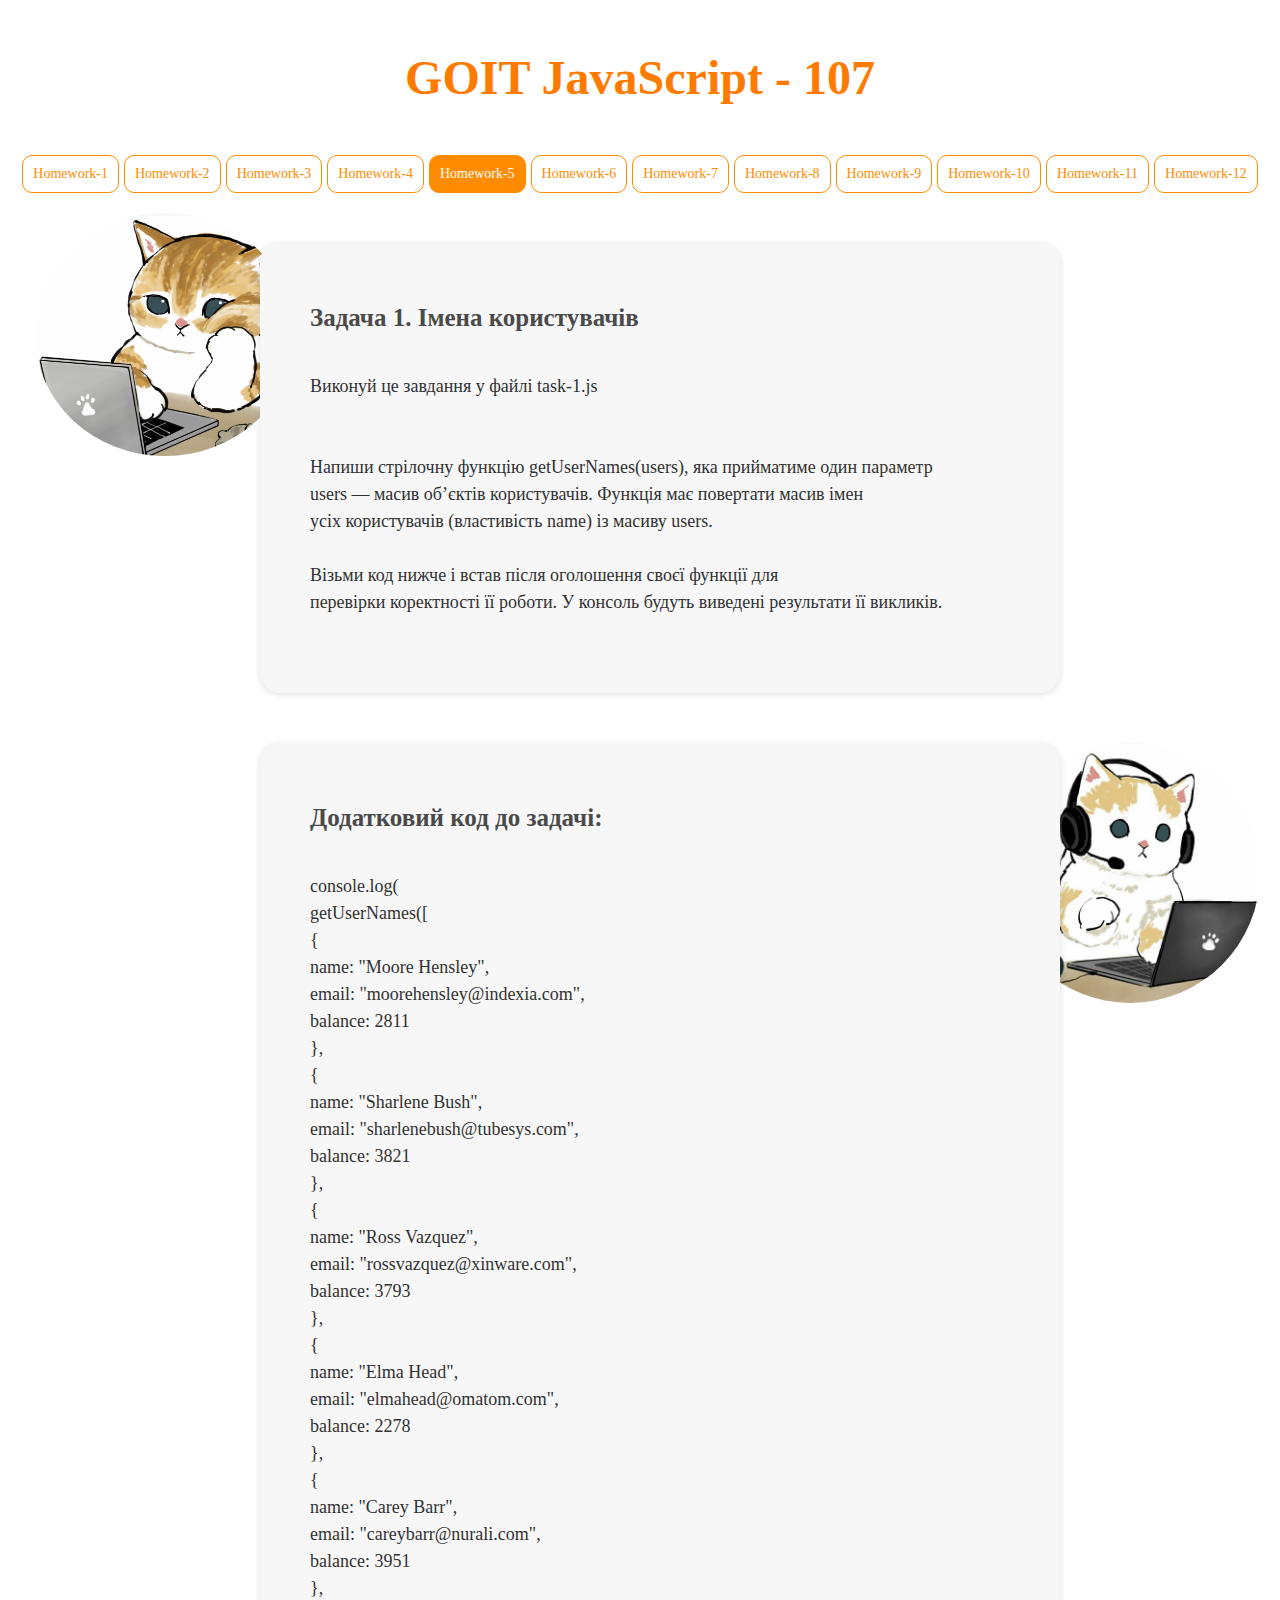
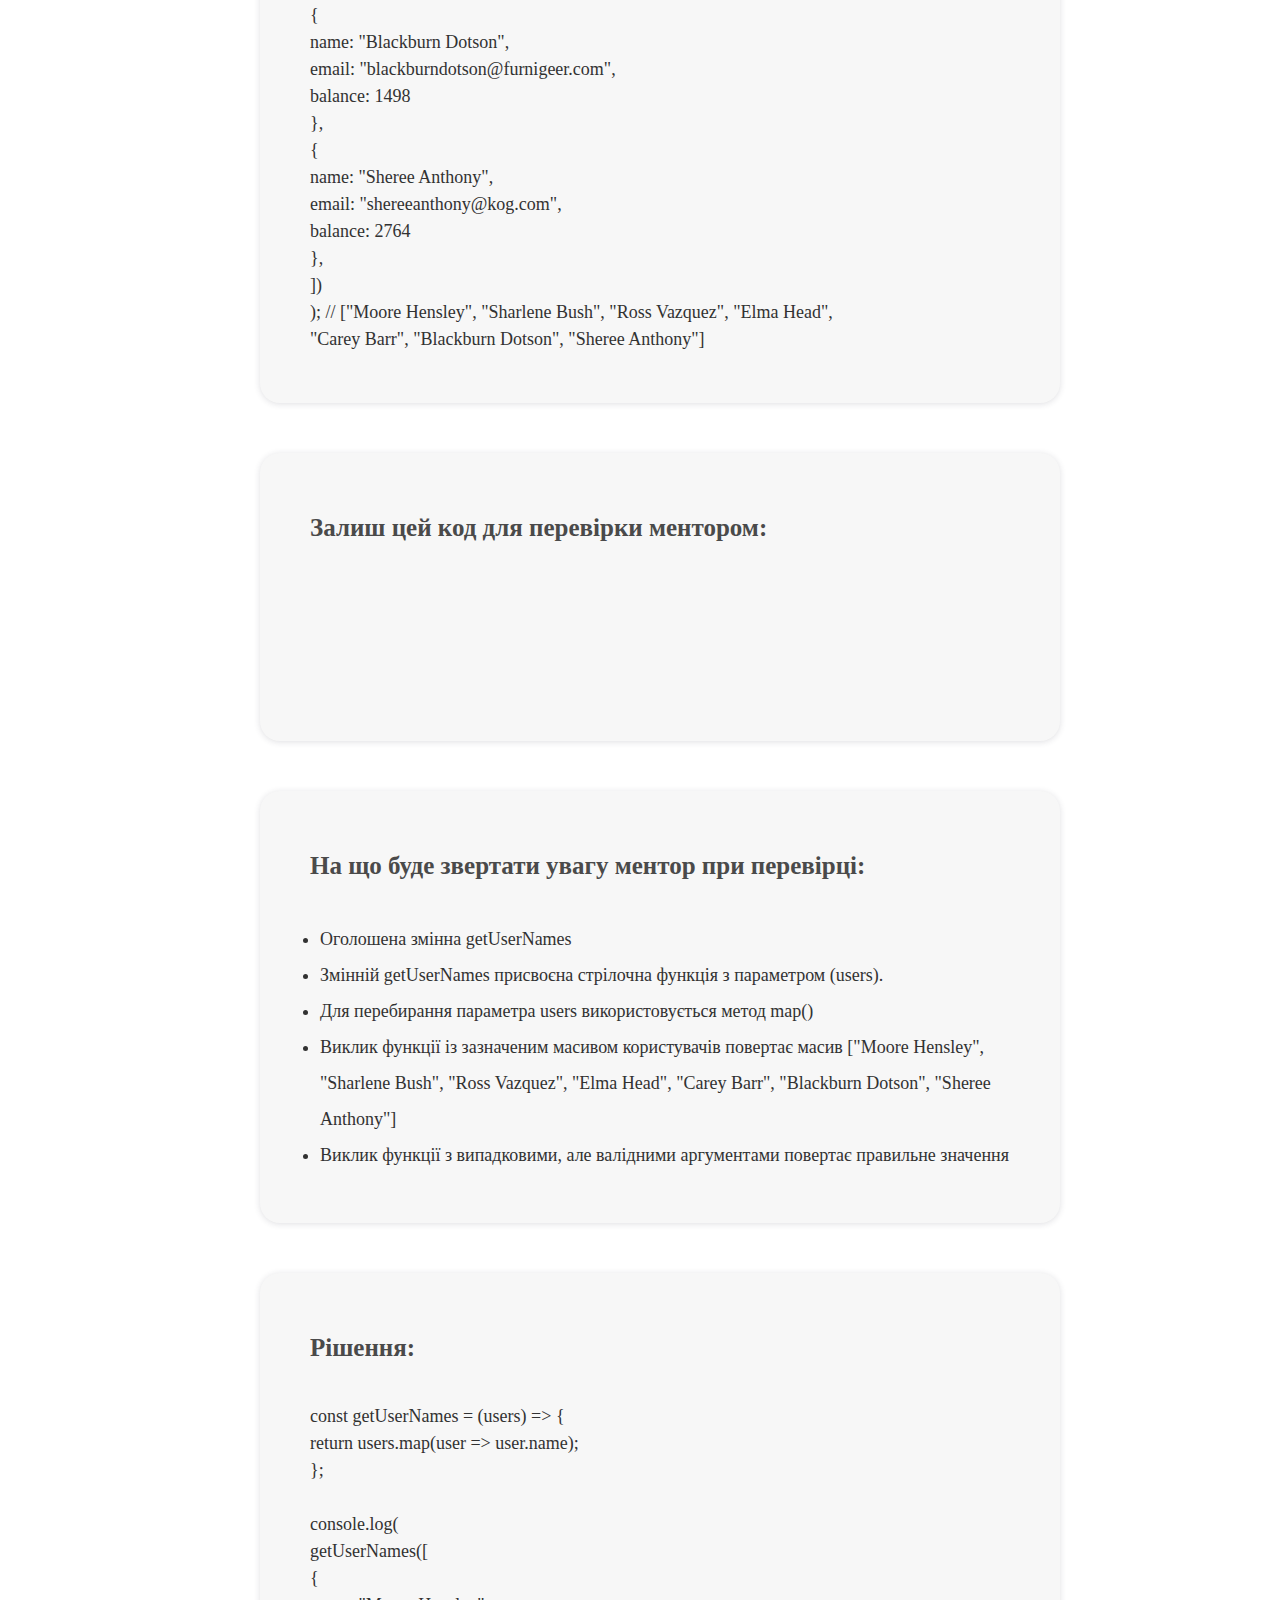
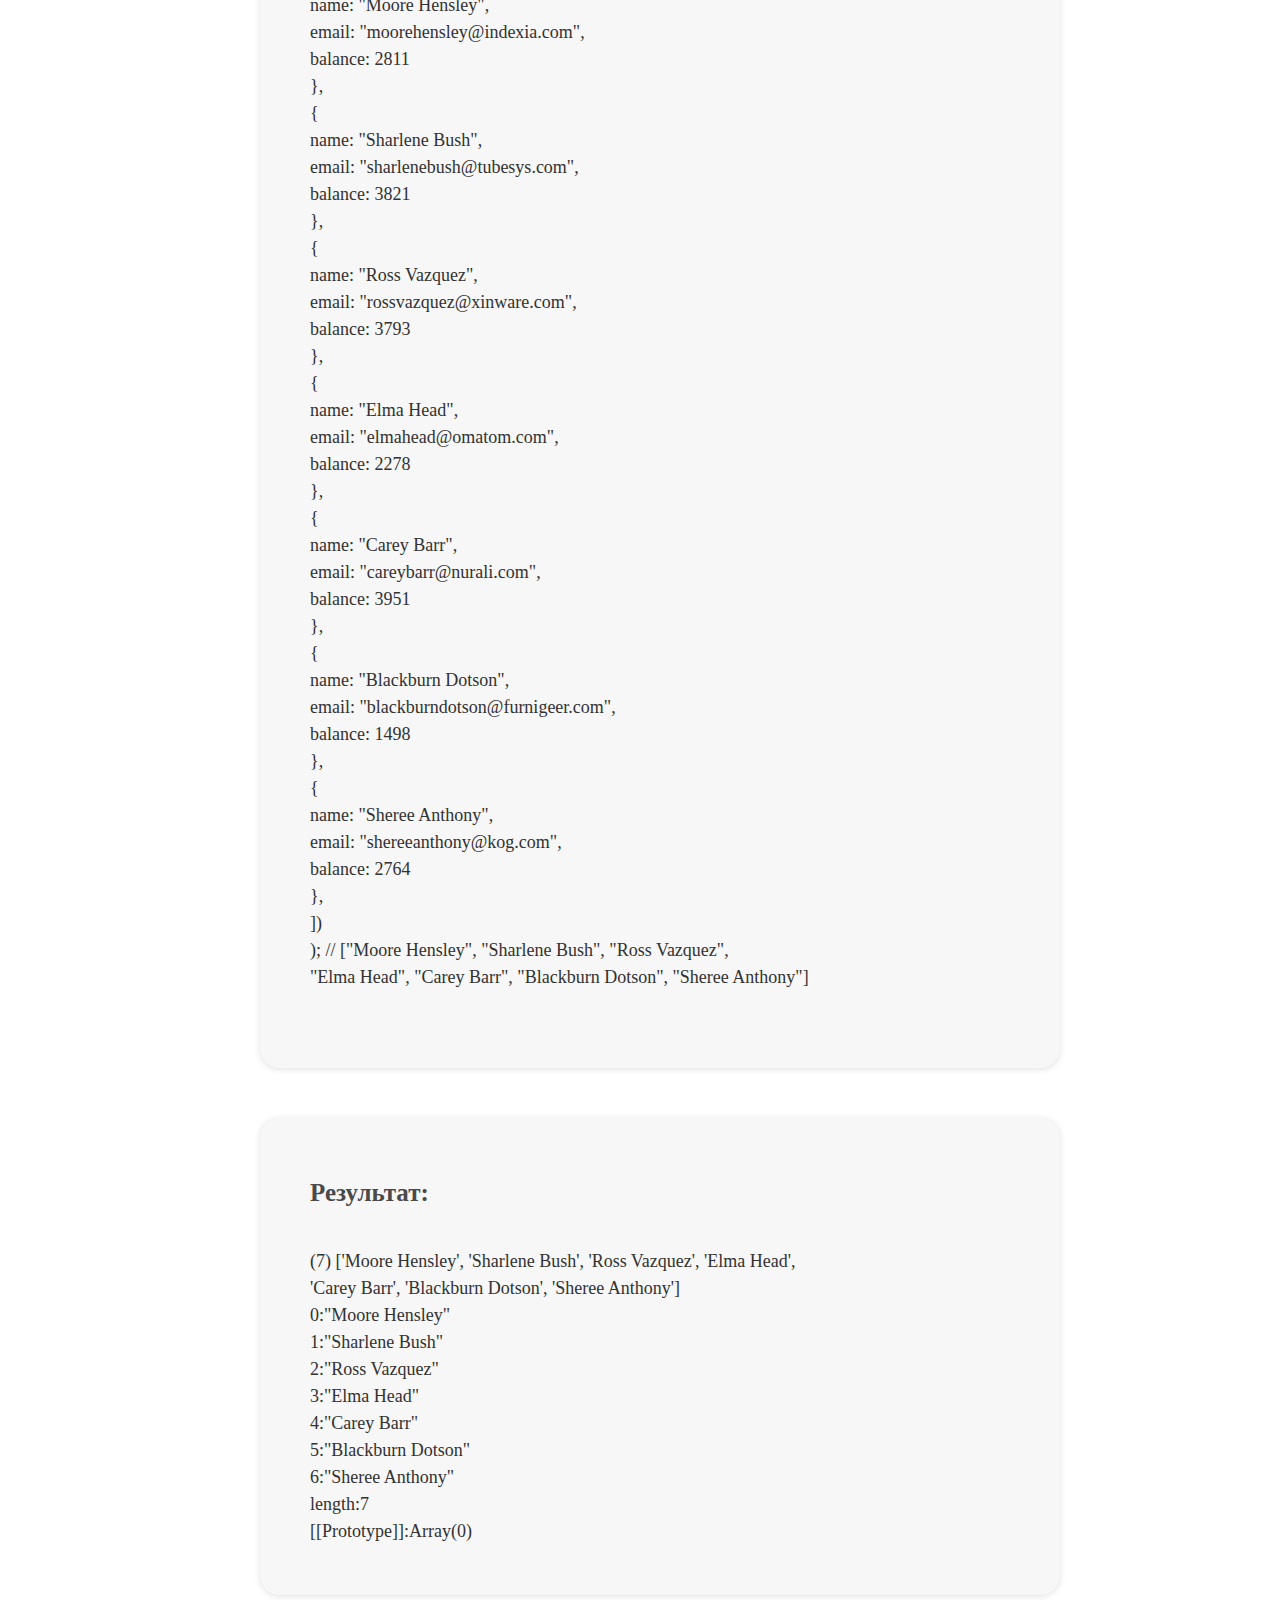
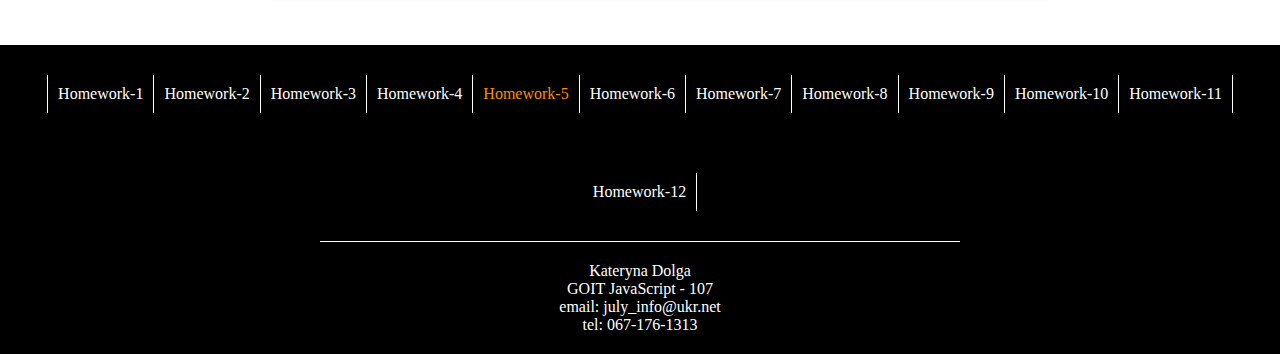
==== hw/task-1.html @ 5f8e22db "commit" ====
<!DOCTYPE html>
<html lang="en">

<head>
    <meta charset="UTF-8">
    <meta name="viewport" content="width=device-width, initial-scale=1.0">
    <link rel="stylesheet" type="text/css" href="../css/style.css">
    <title><JS-GO-IT-HW-5></title>
</head>

<body>

    <!------------------------logo------------------------------------------------------------------>
    <div class="logo">
        <h1> <a href="../index.html" class="logo-a">GOIT JavaScript - 107 </a></h1>
    </div><!------------------------/logo----------------------------------------------------------------->

    <!------------------------main-content----------------------------------------------------------------->
    <div class="main-content">

        <!------------------------menu---------------------------------------------------------------->
        <div class="menu">

            <nav class="menu">
                <ul class="menu-ul">
                    <li class="menu-li"><a href="" class="menu-a">Homework-1</a>
                        <ul class="small-menu-ul">
                            <li class="small-menu-li"><a href="" class="small-menu-a">task-1</a></li>
                            <li class="small-menu-li"><a href="" class="small-menu-a">task-2</a></li>
                            <li class="small-menu-li"><a href="" class="small-menu-a">task-3</a></li>
                        </ul>
                    </li>
                    <li class="menu-li"><a href="" class="menu-a">Homework-2</a>
                        <ul class="small-menu-ul">
                            <li class="small-menu-li"><a href="" class="small-menu-a">task-1</a></li>
                            <li class="small-menu-li"><a href="" class="small-menu-a">task-2</a></li>
                            <li class="small-menu-li"><a href="" class="small-menu-a">task-3</a></li>
                            <li class="small-menu-li"><a href="" class="small-menu-a">task-4</a></li>
                        </ul>
                    </li>
                    <li class="menu-li"><a href="" class="menu-a">Homework-3</a>
                        <ul class="small-menu-ul">
                            <li class="small-menu-li"><a href="" class="small-menu-a">task-1</a></li>
                            <li class="small-menu-li"><a href="" class="small-menu-a">task-2</a></li>
                            <li class="small-menu-li"><a href="" class="small-menu-a">task-3</a></li>
                        </ul>
                    </li>
                    <li class="menu-li"><a href="" class="menu-a">Homework-4</a>
                        <ul class="small-menu-ul">
                            <li class="small-menu-li"><a href="./hw-4/task-1.html" class="small-menu-a">task-1</a></li>
                            <li class="small-menu-li"><a href="./hw-4/task-2.html" class="small-menu-a">task-2</a></li>
                            <li class="small-menu-li"><a href="./hw-4/task-3.html" class="small-menu-a">task-3</a></li>
                        </ul>
                    </li>
                    <li class="menu-li"><a href="" class="menu-a orange">Homework-5</a>
                        <ul class="small-menu-ul">
                            <li class="small-menu-li"><a href="task-1.html" class="small-menu-a">task-1</a></li>
                            <li class="small-menu-li"><a href="task-2.html" class="small-menu-a">task-2</a></li>
                            <li class="small-menu-li"><a href="task-3.html" class="small-menu-a">task-3</a></li>
                            <li class="small-menu-li"><a href="task-4.html" class="small-menu-a">task-4</a></li>
                        </ul>
                    </li>
                    <li class="menu-li"><a href="" class="menu-a">Homework-6</a></li>
                    <li class="menu-li"><a href="" class="menu-a">Homework-7</a></li>
                    <li class="menu-li"><a href="" class="menu-a">Homework-8</a></li>
                    <li class="menu-li"><a href="" class="menu-a">Homework-9</a></li>
                    <li class="menu-li"><a href="" class="menu-a">Homework-10</a></li>
                    <li class="menu-li"><a href="" class="menu-a">Homework-11</a></li>
                    <li class="menu-li"><a href="" class="menu-a">Homework-12</a></li>
                </ul>
            </nav>
        </div><!------------------------/menu---------------------------------------------------------------->
        <!------------------------foto-content--------------------------------------------------------------->
        <div class="foto-content">
            <!------------------------foto------------------------------------------------------------------->
            <div class="foto">
                <img class="cat-it" width="260" src="../img/js.jpg" alt="it-cat">
            </div><!------------------------foto----------------------------------------------------------------->
            <!------------------------content----------------------------------------------------------------->
            <div class="content">
                <!------------------------exersice----------------------------------------------------------------->
                <div class="exersice block">
                    <h2>Задача 1. Імена користувачів</h2>
                    <p>
                    <pre>
Виконуй це завдання у файлі task-1.js


Напиши стрілочну функцію getUserNames(users), яка прийматиме один параметр 
users — масив об’єктів користувачів. Функція має повертати масив імен 
усіх користувачів (властивість name) із масиву users.

Візьми код нижче і встав після оголошення своєї функції для 
перевірки коректності її роботи. У консоль будуть виведені результати її викликів.

</pre>
                    </p>
                </div>
                <!------------------------/exersice----------------------------------------------------------------->
                <!------------------------addcode----------------------------------------------------------------->
                <div class="foto-move">
                    <div class="putcode block">
                        <h2>Додатковий код до задачі:</h2>
                        <p>
                        <pre>
console.log(
getUserNames([
{
name: "Moore Hensley",
email: "moorehensley@indexia.com",
balance: 2811
},
{
name: "Sharlene Bush",
email: "sharlenebush@tubesys.com",
balance: 3821
},
{
name: "Ross Vazquez",
email: "rossvazquez@xinware.com",
balance: 3793
},
{
name: "Elma Head",
email: "elmahead@omatom.com",
balance: 2278
},
{
name: "Carey Barr",
email: "careybarr@nurali.com",
balance: 3951
},
{
name: "Blackburn Dotson",
email: "blackburndotson@furnigeer.com",
balance: 1498
},
{
name: "Sheree Anthony",
email: "shereeanthony@kog.com",
balance: 2764
},
])
); // ["Moore Hensley", "Sharlene Bush", "Ross Vazquez", "Elma Head", 
"Carey Barr", "Blackburn Dotson", "Sheree Anthony"]
</pre>
                        </p>
                    </div>
                    <!------------------------/addcode----------------------------------------------------------------->
                    <div class="foto-two">
                        <img class="cat-it-two" width="260" src="../img/js-kat.jpg" alt="it-cat">
                    </div>
                </div>
                <!------------------------putcode----------------------------------------------------------------->
                <div class="putcode block">
                    <h2>Залиш цей код для перевірки ментором:</h2>
                    <p>
                    <pre>

                    </p>
                </div>
                <!------------------------/putcode----------------------------------------------------------------->
                <!------------------------chackout----------------------------------------------------------------->
                <div class="chackout block">
                    <h2>На що буде звертати увагу ментор при перевірці:</h2>
                    <p>


                       <ul>
                        <li>Оголошена змінна getUserNames</li>
                                <li>Змінній getUserNames присвоєна стрілочна функція з параметром (users).</li>
                                        <li>Для перебирання параметра users використовується метод map()</li>

                                                <li>Виклик функції із зазначеним масивом користувачів повертає масив ["Moore Hensley", "Sharlene Bush", "Ross Vazquez",
                                                "Elma Head", "Carey Barr", "Blackburn Dotson", "Sheree Anthony"]</li>
                                                        <li>Виклик функції з випадковими, але валідними аргументами повертає правильне значення</li>
                       </ul>
                    

















                    </p>
                </div>
                <!------------------------/chackout----------------------------------------------------------------->
                <!------------------------Solution----------------------------------------------------------------->
                <div class="solution block">
                    <h2>Рішення:</h2>
                    <p>
                    <pre>
const getUserNames = (users) => {
return users.map(user => user.name);
};

console.log(
getUserNames([
{
name: "Moore Hensley",
email: "moorehensley@indexia.com",
balance: 2811
},
{
name: "Sharlene Bush",
email: "sharlenebush@tubesys.com",
balance: 3821
},
{
name: "Ross Vazquez",
email: "rossvazquez@xinware.com",
balance: 3793
},
{
name: "Elma Head",
email: "elmahead@omatom.com",
balance: 2278
},
{
name: "Carey Barr",
email: "careybarr@nurali.com",
balance: 3951
},
{
name: "Blackburn Dotson",
email: "blackburndotson@furnigeer.com",
balance: 1498
},
{
name: "Sheree Anthony",
email: "shereeanthony@kog.com",
balance: 2764
},
])
); // ["Moore Hensley", "Sharlene Bush", "Ross Vazquez", 
"Elma Head", "Carey Barr", "Blackburn Dotson", "Sheree Anthony"]

</pre>
                    </p>
                </div>
                <!------------------------/solution----------------------------------------------------------------->
                <!------------------------result----------------------------------------------------------------->
                <div class="result block">
                    <h2>Результат:</h2>
                    <p>
                    <pre>
(7) ['Moore Hensley', 'Sharlene Bush', 'Ross Vazquez', 'Elma Head', 
'Carey Barr', 'Blackburn Dotson', 'Sheree Anthony']
0:"Moore Hensley"
1:"Sharlene Bush"
2:"Ross Vazquez"
3:"Elma Head"
4:"Carey Barr"
5:"Blackburn Dotson"
6:"Sheree Anthony"
length:7
[[Prototype]]:Array(0)
</pre>
                    </p>
                </div>
                <!------------------------/result----------------------------------------------------------------->

            </div><!------------------------/content----------------------------------------------------------------->
        </div><!------------------------/foto-content---------------------------------------------------------------->
    </div><!------------------------/main-content----------------------------------------------------------------->
    <!------------------------footer----------------------------------------------------------------->
    <div class="footer">
        <ul class="footer-menu-ul">
            <li class="footer-menu-li">
                <a class="footer-menu-a footer-line">
                    Homework-1
                </a>
            </li>
            <li class="footer-menu-li">
                <a class="footer-menu-a">
                    Homework-2
                </a>
            </li>
            <li class="footer-menu-li">
                <a class="footer-menu-a">
                    Homework-3
                </a>
            </li>
            <li class="footer-menu-li">
                <a class="footer-menu-a">
                    Homework-4
                </a>
            </li>
            <li class="footer-menu-li">
                <a class="footer-menu-a  orange-footer">
                    Homework-5
                </a>
            </li>
            <li class="footer-menu-li">
                <a class="footer-menu-a">
                    Homework-6
                </a>
            </li>
            <li class="footer-menu-li">
                <a class="footer-menu-a">
                    Homework-7
                </a>
            </li>
            <li class="footer-menu-li">
                <a class="footer-menu-a">
                    Homework-8
                </a>
            </li>
            <li class="footer-menu-li">
                <a class="footer-menu-a">
                    Homework-9
                </a>
            </li>
            <li class="footer-menu-li">
                <a class="footer-menu-a">
                    Homework-10
                </a>
            </li>
            <li class="footer-menu-li">
                <a class="footer-menu-a">
                    Homework-11
                </a>
            </li>
            <li class="footer-menu-li">
                <a class="footer-menu-a">
                    Homework-12
                </a>
            </li>
        </ul>
        <!------------------------footer-info----------------------------------------------------------------->
        <div class="footer-info">
            <p>Kateryna Dolga</p>
            <p>GOIT JavaScript - 107</p>
            <p>email: july_info@ukr.net</p>
            <p>tel: 067-176-1313</p>
            <div>
                <!------------------------/footer-info----------------------------------------------------------------->
            </div><!------------------------/footer----------------------------------------------------------------->




            <script src="../js-hw-5/task-1.js"></script>

</body>

</html>
---- css/style.css ----
div{
    borer: 1px solid black;
}

*{
    margin: 0px;
    padding: 0px;
}

h1{
color: rgb(255, 140, 0);
text-align: center;
font-size: 48px;
margin: 50px;

}
   
li{
    list-style-type: none;
}

a{
    text-decoration: none;
}

h2{ color: rgb(74, 74, 74);
    margin-bottom: 30px;
    font-size: 25px;
    font-family: Georgia, 'Times New Roman', Times, serif;
}
.logo-a{
    cursor: pointer;
    color: rgb(255, 123, 0);
}
.logo-a:hover{
    color: rgba(255, 123, 0, 0.703);
  
}
.main-content{
    width: 1280px;
    margin: 0px auto;
}
.foto-content{
    margin-top: 50px;
}

.menu-ul{
    z-index: 190;
  display: flex;
flex-direction: row;
    flex-wrap: wrap;
    justify-content: center;
    gap: 5px;
    margin: 20px;
}
.menu-a{
    transition: all 0.5s ease;
    color: rgb(255, 140, 0);
border-radius: 10px;
    display: block;
    font-size: 14px;
    padding: 10px;
    background-color: rgb(255, 255, 255);
    border: 1px solid rgb(255, 140, 0);
}
.menu-a:hover{
    background-color: rgb(255, 140, 0);
    color: white;
    transition-delay: 0.2s;
}
.small-menu-ul{
    z-index: 191;
min-width: 100px;
    position: absolute;
    display: none;
}


.menu-li:hover > .small-menu-ul{
display: initial;

}



.small-menu-a{
    transition: all 0.5s ease;
    width: 100%;
    text-align: center;
    color: rgb(255, 140, 0);
        border-radius: 10px;
     display: block;
        font-size: 16px;
        padding: 7px;
        background-color: rgb(255, 255, 255);
        border: 1px solid rgb(255, 140, 0);
}

.small-menu-a:hover{
        background-color: rgb(255, 140, 0);
            color: white;
            transition-delay: 0.2s;
        
}

.content{
    z-index: 130;
}
.cat-it{
    
    display: inline-block;
    border-radius: 50%;
    position: relative;
    left: 35px;
    top: -30px;
    z-index: 101;
}

.cat-it-two{
    display: inline-block;
        border-radius: 50%;
        position: relative;
        z-index: 102;
        right: 60px;
           
}

.foto-move{
    display: flex;
    
}

.foto-content{
    display: flex;
}

.content pre{
    font-size: 18px;
    line-height: 1.5;
    color: rgb(50, 50, 50);
    font-family:Cambria, Cochin, Georgia, Times, 'Times New Roman', serif;
}
.exersice{
    padding: 50px;
    width: 900px;
    background-color: rgb(247, 247, 247);
    border-radius: 20px;
    box-shadow: 0 1px 6px 0 rgba(46, 47, 66, 0.152);
    margin-bottom: 50px;
}
.solution{
padding: 50px;
    width: 900px;
    background-color: rgb(247, 247, 247);
    border-radius: 20px;
    box-shadow: 0 1px 6px 0 rgba(46, 47, 66, 0.152);
        margin-bottom: 50px;
    margin-bottom: 50px;
}
.block{
    z-index: 500;
padding: 50px;
    width: 700px;
    background-color: rgb(247, 247, 247);
    border-radius: 20px;
    box-shadow: 0 1px 6px 0 rgba(46, 47, 66, 0.152);
    margin-bottom: 50px;
    margin-bottom: 50px;

        font-size: 18px;
            line-height: 2;
            color: rgb(50, 50, 50);
            font-family: Cambria, Cochin, Georgia, Times, 'Times New Roman', serif;
}

.chackout li {
    list-style-type:disc;
    margin-left: 10px;
}

.result{
padding: 50px;
    width: 700px;
    background-color: rgb(247, 247, 247);
    border-radius: 20px;
    box-shadow: 0 1px 6px 0 rgba(46, 47, 66, 0.152);
        margin-bottom: 50px;
     margin-bottom: 50px;
}
.orange {
    background-color: rgb(255, 140, 0);
    color: white;
}

/*----------------footer----------------------------------------------------------------------------------------------------*/
.footer {
    color: white;
    background-color: black;
    min-height: 200px;
    width: 100%;
}

.orange-footer{
    color: rgb(255, 140, 0);
 
}
.footer p {
    color: white;
}


.footer-menu-li {
    list-style-type: none;
   
}

.footer-menu-ul {
    /*display: flex;
    text-align: center;
    justify-content: center;
    align-items: center;*/
display: flex;
    flex-direction: row;
    flex-wrap: wrap;
    justify-content: center;


}

.footer-menu-a {
    transition: all 0.5s ease;
    display: inline-block;
    margin: 30px 0px;
    font-size: 16px;
    padding: 10px;
  
    border-right: 1px solid white;
}

.footer-menu-a:hover {
    cursor: pointer;
transition-delay: 0.2s;
    color: rgb(255, 140, 0);
}

.footer-info {
    text-align: center;
    border-top: 1px solid white;
    width: 600px;
    padding: 20px;
  
    margin: 0 auto;
}
.footer-line{
    border-left: 1px solid white;
}
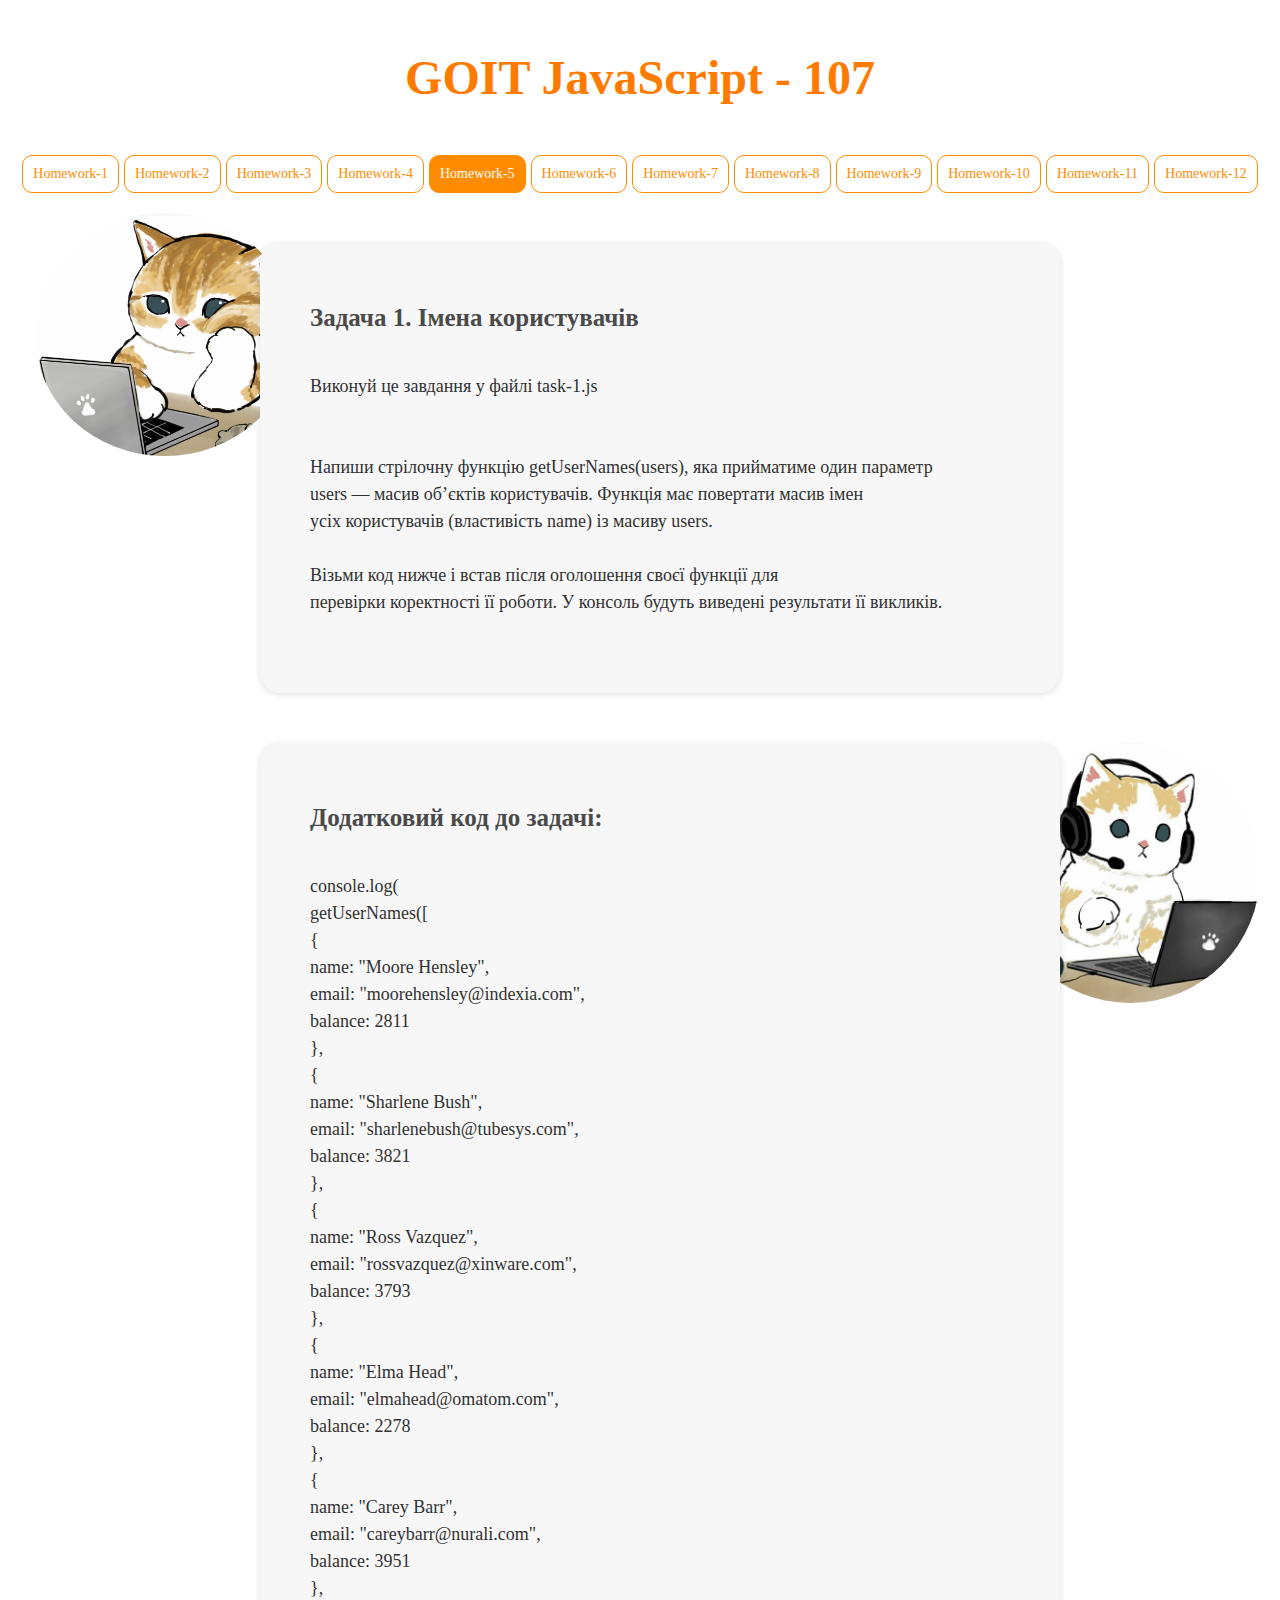
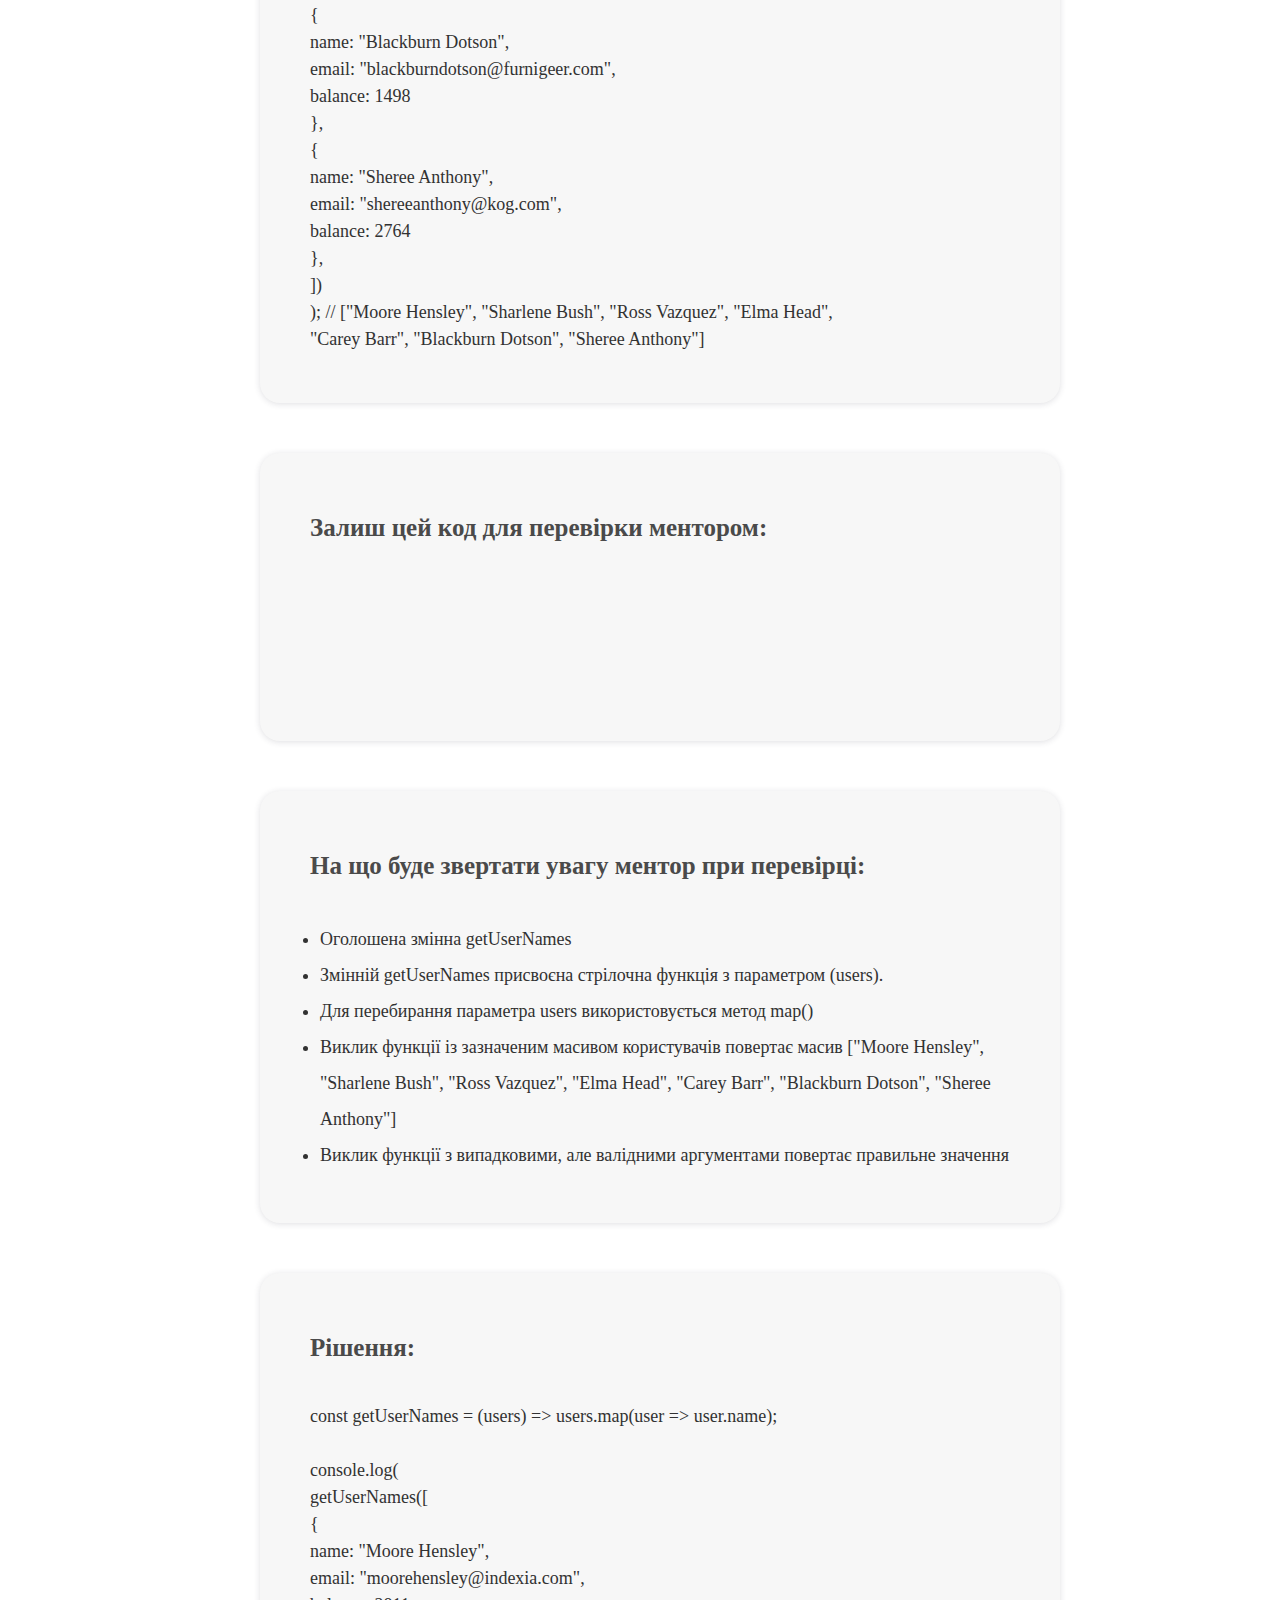
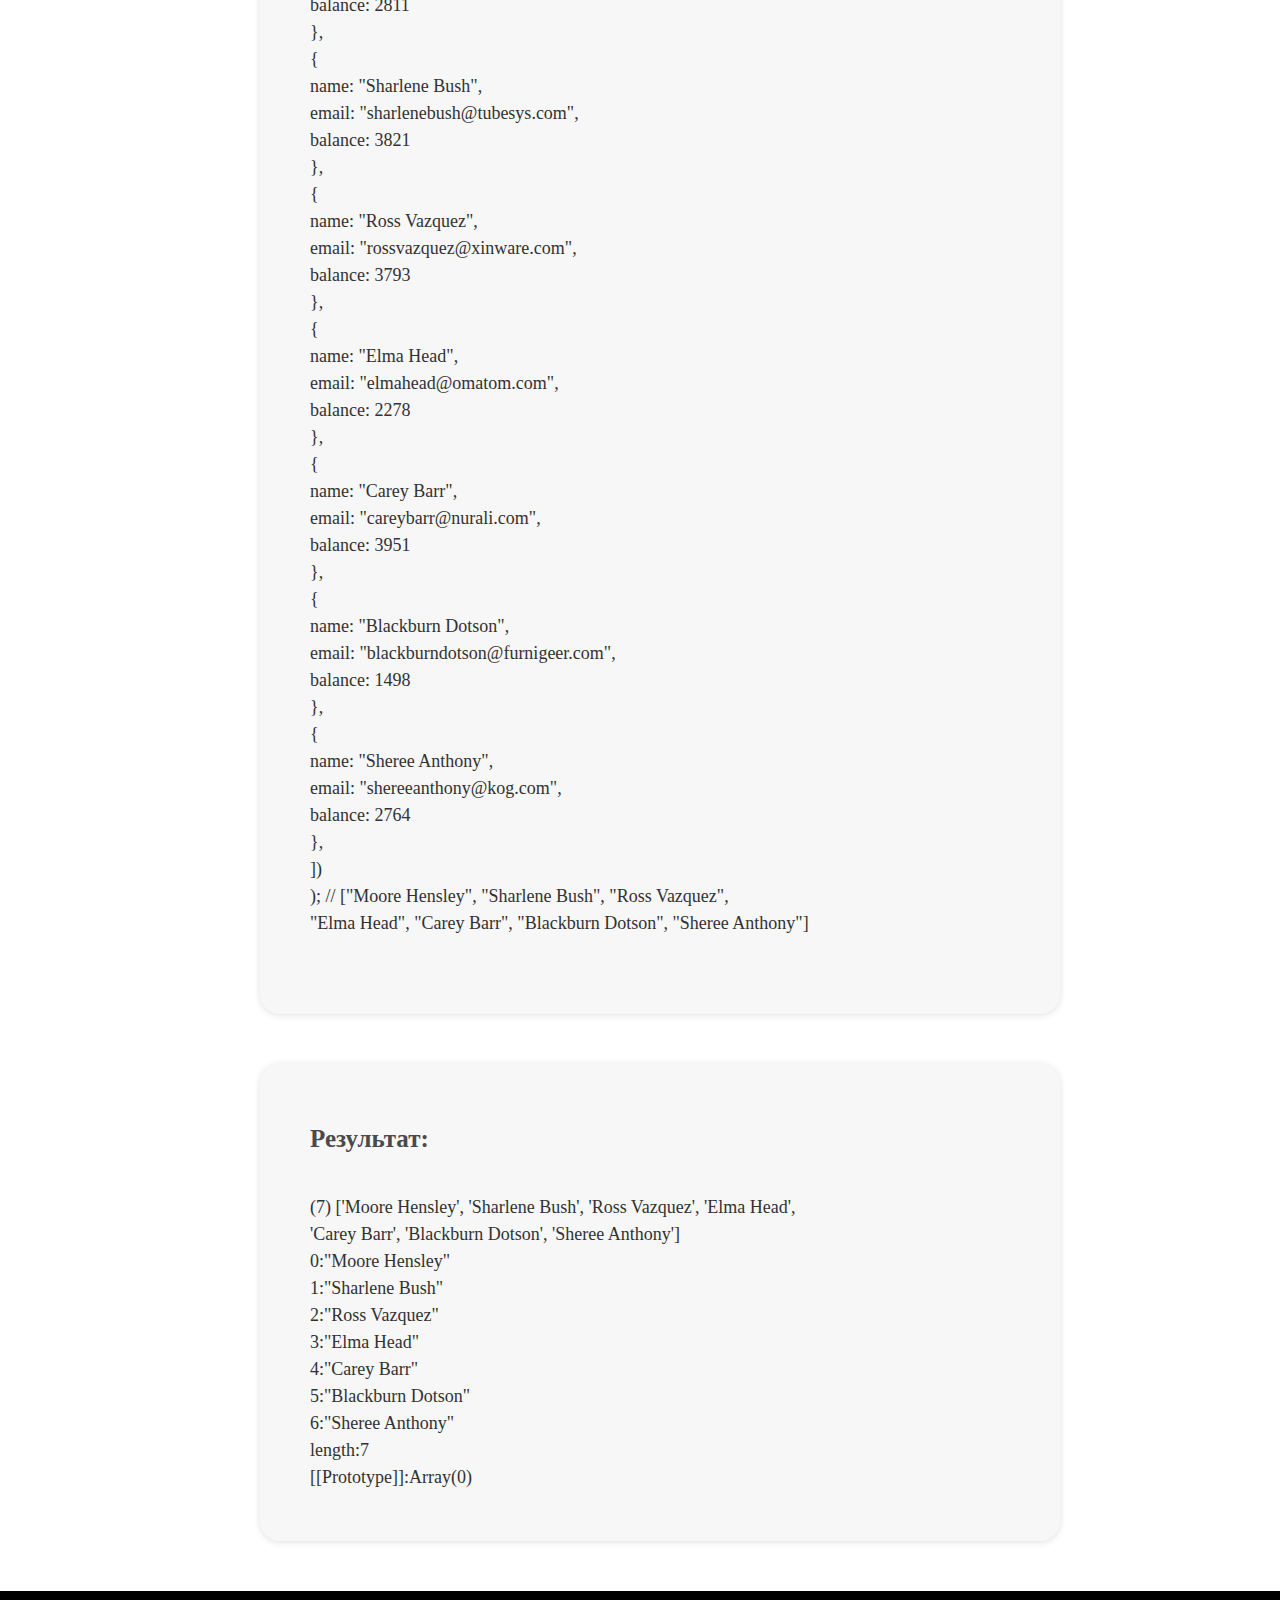
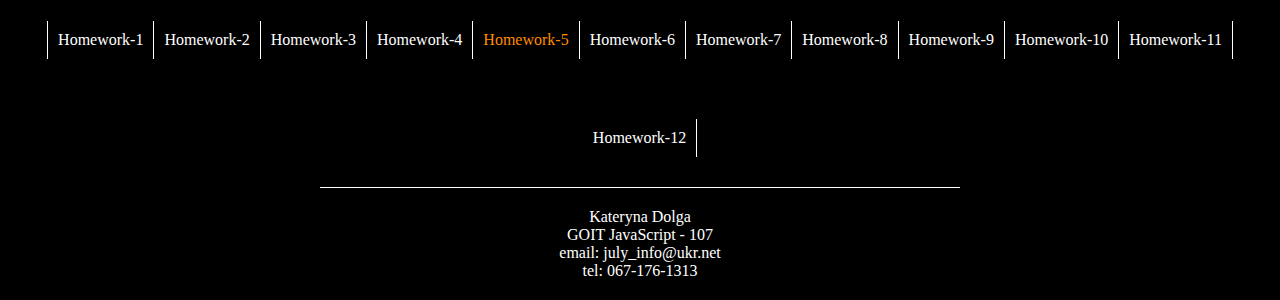
==== commit ac8c558b: "commit" ====
--- a/hw/task-1.html
+++ b/hw/task-1.html
@@ -47,9 +47,9 @@
                     </li>
                     <li class="menu-li"><a href="" class="menu-a">Homework-4</a>
                         <ul class="small-menu-ul">
-                            <li class="small-menu-li"><a href="./hw-4/task-1.html" class="small-menu-a">task-1</a></li>
-                            <li class="small-menu-li"><a href="./hw-4/task-2.html" class="small-menu-a">task-2</a></li>
-                            <li class="small-menu-li"><a href="./hw-4/task-3.html" class="small-menu-a">task-3</a></li>
+                            <li class="small-menu-li"><a href="" class="small-menu-a">task-1</a></li>
+                            <li class="small-menu-li"><a href="" class="small-menu-a">task-2</a></li>
+                            <li class="small-menu-li"><a href="" class="small-menu-a">task-3</a></li>
                         </ul>
                     </li>
                     <li class="menu-li"><a href="" class="menu-a orange">Homework-5</a>
@@ -201,9 +201,7 @@
                     <h2>Рішення:</h2>
                     <p>
                     <pre>
-const getUserNames = (users) => {
-return users.map(user => user.name);
-};
+const getUserNames = (users) => users.map(user => user.name);
 
 console.log(
 getUserNames([
@@ -351,7 +349,7 @@
 
 
 
-            <script src="../js-hw-5/task-1.js"></script>
+            <script src="../js/task-1.js"></script>
 
 </body>
 
